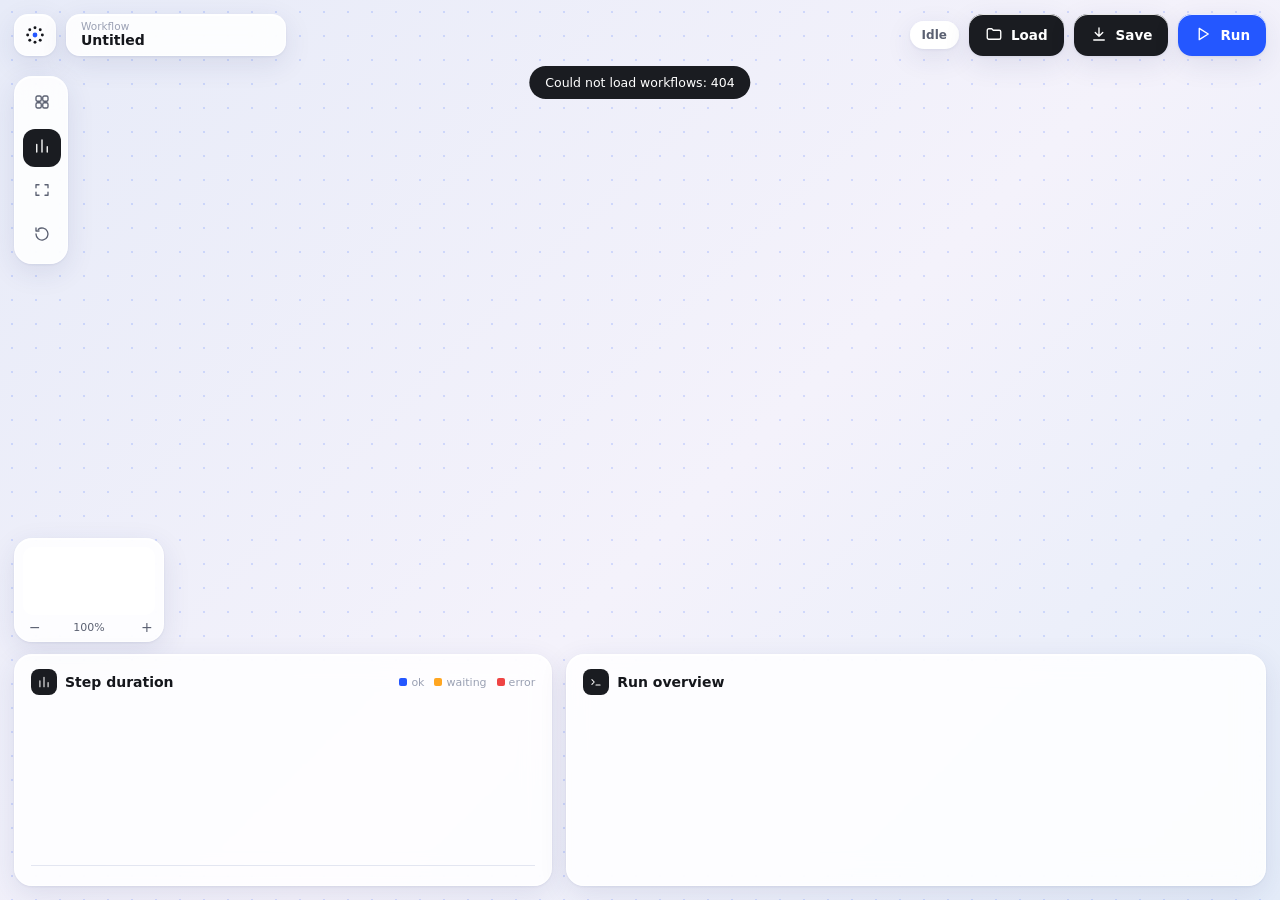
==== web/index.html @ ecc6f06d "Add Outpulse Flow: workflow engine, canvas UI, demo Niro workflow Co-Authored-By: Claude Sonnet 5.5 " ====
<!doctype html>
<html lang="en">
<head>
<meta charset="utf-8">
<meta name="viewport" content="width=device-width, initial-scale=1, maximum-scale=1">
<title>Outpulse Flow · playground</title>
<link rel="stylesheet" href="/web/style.css">
</head>
<body>
<div id="canvas"><div id="world"><svg id="edges"></svg><div id="nodes"></div></div></div>

<div id="top">
  <div class="glass pill brand" title="Outpulse Flow">
    <svg viewBox="0 0 24 24" fill="#15171c"><circle cx="12" cy="4" r="1.6"/><circle cx="12" cy="20" r="1.6"/><circle cx="4" cy="12" r="1.6"/><circle cx="20" cy="12" r="1.6"/><circle cx="6.3" cy="6.3" r="1.6"/><circle cx="17.7" cy="17.7" r="1.6"/><circle cx="6.3" cy="17.7" r="1.6"/><circle cx="17.7" cy="6.3" r="1.6"/><circle cx="12" cy="12" r="2.6" fill="#2457ff"/></svg>
  </div>
  <div class="glass pill wfname"><small>Workflow</small><input id="wfname" value="Untitled" spellcheck="false"></div>
  <div class="spacer"></div>
  <div id="status" class="status">Idle</div>
  <button class="btn dark" id="loadBtn"><span data-i="folder"></span>Load</button>
  <button class="btn dark" id="saveBtn"><span data-i="download"></span>Save</button>
  <button class="btn blue" id="runBtn"><span data-i="play"></span>Run</button>
</div>

<div id="rail" class="glass">
  <button class="on" data-panel="palette" title="Nodes"><span data-i="grid"></span></button>
  <button class="on" data-panel="bottom" title="Run log"><span data-i="chart"></span></button>
  <button id="fitBtn" title="Fit to screen"><span data-i="fit"></span></button>
  <button id="clearBtn" title="Clear run"><span data-i="reset"></span></button>
</div>

<div id="palette" class="glass panel">
  <div class="search"><span data-i="search"></span><input id="q" placeholder="Quick search"></div>
  <div id="plist"></div>
</div>

<div id="inspector" class="glass panel hidden"></div>

<div id="mini" class="glass"><div class="map" id="map"></div>
  <div class="zoom"><button id="zout">−</button><span id="zpct">100%</span><button id="zin">+</button></div></div>

<div id="approval" class="glass hidden"><b>Approval needed</b><p id="apmsg"></p>
  <div class="row2"><button class="btn sm" id="rej" style="background:#2c2f37;color:#fff">Reject</button><button class="btn sm" id="app" style="background:var(--lime);color:var(--ink)">Approve</button></div></div>

<div id="bottom">
  <div class="glass card"><h4><span class="k" data-i="chart"></span>Step duration<span class="legend"><span><i style="background:var(--blue)"></i>ok</span><span><i style="background:var(--amber)"></i>waiting</span><span><i style="background:var(--red)"></i>error</span></span></h4>
    <div id="bars"></div><div id="bars-x"></div></div>
  <div class="glass card"><h4><span class="k" data-i="terminal"></span>Run overview</h4><div class="tbl" id="tbl"></div></div>
</div>

<div id="loadmenu" class="glass hidden"></div>
<div id="toast"></div>
<script type="module" src="/web/app.js"></script>
</body>
</html>
---- web/style.css ----
:root {
  --bg1: #e7ebf8; --bg2: #f4f2fb; --card: rgba(255,255,255,.86); --solid: #fff;
  --ink: #15171c; --ink2: #5b6172; --ink3: #9aa0b3; --line: #e3e6f1;
  --blue: #2457ff; --blue-soft: #e8eeff; --lime: #d8f24c; --pink: #ff5c8a; --amber: #ffa621; --green: #19b46b; --red: #ef4444; --violet: #7a5cff;
  --dark: #1a1c21;
  --r: 18px; --shadow: 0 1px 0 rgba(255,255,255,.9) inset, 0 8px 28px rgba(40,52,110,.10), 0 1px 3px rgba(40,52,110,.08);
  font-family: "Inter", "Outfit", ui-sans-serif, system-ui, -apple-system, "Segoe UI", sans-serif;
}
* { box-sizing: border-box; }
html, body { margin: 0; height: 100%; overflow: hidden; color: var(--ink); background: linear-gradient(135deg, var(--bg1), var(--bg2) 55%, #e4ecf9); }
button, input, select, textarea { font: inherit; color: inherit; }
button { cursor: pointer; border: 0; background: none; }
svg.i { width: 18px; height: 18px; stroke: currentColor; fill: none; stroke-width: 1.8; stroke-linecap: round; stroke-linejoin: round; flex: none; }

/* canvas */
#canvas { position: absolute; inset: 0; touch-action: none; cursor: grab; background-image: radial-gradient(circle, rgba(36,87,255,.16) 1.2px, transparent 1.3px); background-size: 24px 24px; }
#canvas.panning { cursor: grabbing; }
#world { position: absolute; left: 0; top: 0; transform-origin: 0 0; }
#edges { position: absolute; left: 0; top: 0; width: 1px; height: 1px; overflow: visible; pointer-events: none; }
#edges path.hit { pointer-events: stroke; stroke: transparent; stroke-width: 16; fill: none; cursor: pointer; }
#edges path.line { fill: none; stroke: #b4bad0; stroke-width: 2; transition: stroke .2s; }
#edges path.line.sel { stroke: var(--ink); }
#edges path.line.on { stroke: var(--blue); stroke-dasharray: 6 5; animation: flow 1s linear infinite; }
#edges path.line.on.alt { stroke: var(--pink); }
@keyframes flow { to { stroke-dashoffset: -22; } }
#edges .chip rect { fill: #fff; stroke: var(--line); }
#edges .chip text { font-size: 11px; fill: var(--ink2); font-weight: 600; }

/* nodes */
.node { position: absolute; width: 236px; height: 82px; background: var(--solid); border-radius: var(--r); box-shadow: var(--shadow); padding: 12px 14px; display: flex; gap: 11px; align-items: center; user-select: none; touch-action: none; cursor: grab; border: 1.5px solid transparent; transition: border-color .15s, box-shadow .15s; }
.node:hover { box-shadow: 0 10px 30px rgba(36,87,255,.16); }
.node.sel { border-color: var(--blue); }
.node.running { border-color: var(--blue); animation: pulse 1.1s ease-in-out infinite; }
.node.waiting { border-color: var(--amber); animation: pulse 1.1s ease-in-out infinite; }
.node.error { border-color: var(--red); }
@keyframes pulse { 50% { box-shadow: 0 0 0 7px rgba(36,87,255,.12); } }
.badge { width: 40px; height: 40px; border-radius: 13px; display: grid; place-items: center; color: #fff; flex: none; background: var(--blue); }
.badge.dark { background: var(--dark); } .badge.lime { background: var(--lime); color: var(--ink); } .badge.pink { background: var(--pink); } .badge.violet { background: var(--violet); }
.ntext { min-width: 0; flex: 1; }
.ntitle { font-weight: 650; font-size: 14px; white-space: nowrap; overflow: hidden; text-overflow: ellipsis; }
.nsub { font-size: 11.5px; color: var(--ink3); margin-top: 3px; white-space: nowrap; overflow: hidden; text-overflow: ellipsis; }
.dot { position: absolute; top: 10px; right: 12px; width: 8px; height: 8px; border-radius: 50%; background: transparent; }
.dot.ok { background: var(--green); } .dot.error { background: var(--red); } .dot.running, .dot.waiting { background: var(--amber); }
.port { position: absolute; width: 14px; height: 14px; border-radius: 50%; background: #fff; border: 2px solid #aab2cc; z-index: 3; transform: translate(-50%, -50%); }
.port:hover, .port.hot { border-color: var(--blue); background: var(--blue-soft); transform: translate(-50%, -50%) scale(1.25); }
.port.out { cursor: crosshair; }
.plabel { position: absolute; transform: translate(10px, -50%); font-size: 10px; font-weight: 700; padding: 2px 7px; border-radius: 99px; background: var(--blue-soft); color: var(--blue); pointer-events: none; }
.plabel.alt { background: #ffe5ed; color: #d42b5b; }

/* floating chrome */
.glass { background: var(--card); backdrop-filter: blur(14px); -webkit-backdrop-filter: blur(14px); border-radius: var(--r); box-shadow: var(--shadow); border: 1px solid rgba(255,255,255,.7); }
#top { position: absolute; top: 14px; left: 14px; right: 14px; display: flex; gap: 10px; align-items: center; z-index: 10; }
.pill { height: 42px; padding: 0 14px; display: flex; align-items: center; gap: 10px; border-radius: 14px; }
.brand { width: 42px; padding: 0; justify-content: center; }
.brand svg { width: 22px; height: 22px; }
.wfname { flex-direction: column; align-items: flex-start; justify-content: center; gap: 1px; min-width: 150px; }
.wfname small { font-size: 10.5px; color: var(--ink3); line-height: 1; }
.wfname input { border: 0; background: none; font-weight: 650; font-size: 14px; width: 190px; padding: 0; outline: none; line-height: 1.2; }
.spacer { flex: 1; }
.btn { height: 42px; padding: 0 16px; border-radius: 14px; display: flex; align-items: center; gap: 8px; font-weight: 600; font-size: 13.5px; background: var(--solid); box-shadow: var(--shadow); }
.btn.dark { background: var(--dark); color: #fff; } .btn.blue { background: var(--blue); color: #fff; } .btn:disabled { opacity: .5; cursor: default; }
.btn.sm { height: 34px; padding: 0 12px; border-radius: 11px; font-size: 12.5px; }
.status { font-size: 12px; font-weight: 600; padding: 7px 12px; border-radius: 99px; background: #fff; color: var(--ink2); box-shadow: var(--shadow); }
.status.ok { color: var(--green); } .status.failed { color: var(--red); } .status.running { color: var(--blue); } .status.waiting { color: #c77700; }

#rail { position: absolute; left: 14px; top: 76px; width: 54px; padding: 8px; display: flex; flex-direction: column; gap: 6px; z-index: 10; }
#rail button { width: 38px; height: 38px; border-radius: 12px; display: grid; place-items: center; color: var(--ink2); }
#rail button:hover { background: #eef1fb; }
#rail button.on { background: var(--dark); color: #fff; }

.panel { position: absolute; z-index: 9; padding: 14px; }
#palette { left: 80px; top: 76px; width: 258px; max-height: calc(100vh - 372px); overflow: auto; }
#palette.hidden, #inspector.hidden, #bottom.hidden { display: none; }
.search { display: flex; align-items: center; gap: 8px; background: #fff; border-radius: 12px; padding: 0 12px; height: 38px; margin-bottom: 10px; box-shadow: 0 0 0 1px var(--line) inset; color: var(--ink3); }
.search input { border: 0; outline: 0; background: none; flex: 1; font-size: 13px; color: var(--ink); min-width: 0; }
.group { font-size: 10.5px; letter-spacing: .08em; text-transform: uppercase; color: var(--ink3); margin: 12px 4px 6px; font-weight: 700; }
.item { display: flex; gap: 10px; align-items: center; width: 100%; text-align: left; padding: 7px; border-radius: 12px; }
.item:hover { background: #eef1fb; }
.item .badge { width: 32px; height: 32px; border-radius: 10px; }
.item b { font-size: 13px; font-weight: 600; display: block; } .item span { font-size: 11px; color: var(--ink3); display: block; line-height: 1.25; }

#inspector { right: 14px; top: 76px; width: 300px; max-height: calc(100vh - 330px); overflow: auto; }
#inspector h3 { margin: 0 0 2px; font-size: 15px; } #inspector .sub { color: var(--ink3); font-size: 12px; margin-bottom: 12px; }
.field { margin-bottom: 11px; } .field label { display: block; font-size: 11.5px; color: var(--ink2); font-weight: 600; margin-bottom: 5px; }
.field input, .field select, .field textarea { width: 100%; border: 0; background: #fff; box-shadow: 0 0 0 1px var(--line) inset; border-radius: 11px; padding: 9px 11px; font-size: 13px; outline: none; }
.field textarea { min-height: 78px; resize: vertical; font-family: ui-monospace, "SF Mono", Menlo, monospace; font-size: 12px; }
.field input:focus, .field select:focus, .field textarea:focus { box-shadow: 0 0 0 2px var(--blue) inset; }
.hint { font-size: 11px; color: var(--ink3); margin: -4px 0 10px; }
pre.out { margin: 0; background: #12141a; color: #d6dcf5; padding: 11px; border-radius: 12px; font-size: 11.5px; overflow: auto; max-height: 160px; white-space: pre-wrap; word-break: break-word; }
.row2 { display: flex; gap: 8px; margin-top: 12px; }

#mini { position: absolute; left: 14px; bottom: 258px; width: 150px; height: 104px; padding: 8px; z-index: 9; }
#mini .map { position: absolute; inset: 8px 8px 26px 8px; background: #fff; border-radius: 10px; overflow: hidden; }
#mini .map i { position: absolute; background: var(--blue); opacity: .55; border-radius: 2px; }
#mini .zoom { position: absolute; left: 8px; right: 8px; bottom: 4px; display: flex; justify-content: space-between; align-items: center; font-size: 11px; color: var(--ink2); }
#mini .zoom button { width: 20px; height: 20px; border-radius: 6px; font-size: 14px; line-height: 1; }
#mini .zoom button:hover { background: #eef1fb; }

#bottom { position: absolute; left: 14px; right: 14px; bottom: 14px; height: 232px; display: grid; grid-template-columns: minmax(280px, 1fr) minmax(320px, 1.3fr); gap: 14px; z-index: 9; }
#bottom .card { padding: 14px 16px; overflow: hidden; display: flex; flex-direction: column; }
#bottom h4 { margin: 0 0 10px; font-size: 14px; display: flex; align-items: center; gap: 8px; }
#bottom h4 .k { width: 26px; height: 26px; border-radius: 8px; background: var(--dark); color: #fff; display: grid; place-items: center; } #bottom h4 .k svg { width: 14px; height: 14px; }
.legend { margin-left: auto; font-size: 11px; color: var(--ink3); font-weight: 500; display: flex; gap: 10px; }
.legend i { display: inline-block; width: 8px; height: 8px; border-radius: 2px; margin-right: 4px; }
#bars { flex: 1; display: flex; align-items: flex-end; gap: 12px; padding: 0 4px; border-bottom: 1px solid var(--line); min-height: 0; }
#bars .col { flex: 1; display: flex; flex-direction: column; align-items: center; justify-content: flex-end; height: 100%; min-width: 0; }
#bars .bar { width: 100%; max-width: 30px; border-radius: 7px 7px 3px 3px; background: var(--blue); min-height: 6px; position: relative; transition: height .3s; }
#bars .bar.error { background: var(--red); } #bars .bar.waiting { background: var(--amber); }
#bars .bar span { position: absolute; top: -17px; left: 50%; transform: translateX(-50%); font-size: 10px; color: var(--ink2); white-space: nowrap; font-weight: 600; }
#bars-x { display: flex; gap: 12px; padding: 5px 4px 0; } #bars-x div { flex: 1; font-size: 10px; color: var(--ink3); text-align: center; white-space: nowrap; overflow: hidden; text-overflow: ellipsis; }
.empty { color: var(--ink3); font-size: 12.5px; margin: auto; text-align: center; }
table { width: 100%; border-collapse: collapse; font-size: 12.5px; }
.tbl { overflow: auto; flex: 1; }
th { text-align: left; font-size: 11px; color: var(--ink3); font-weight: 600; padding: 4px 6px 8px; position: sticky; top: 0; background: #fbfbfe; }
td { padding: 8px 6px; border-top: 1px solid var(--line); } tr.r { cursor: pointer; } tr.r:hover td { background: #f3f5fd; }
.tag { padding: 3px 9px; border-radius: 99px; font-size: 11px; font-weight: 700; }
.tag.ok { background: #dcf7ea; color: #0f8a50; } .tag.error { background: #ffe0e0; color: #c62828; } .tag.running { background: var(--blue-soft); color: var(--blue); } .tag.waiting { background: #fff0d6; color: #b46a00; }

#approval { position: absolute; left: 50%; top: 70px; transform: translateX(-50%); z-index: 20; padding: 14px 16px; width: min(420px, calc(100vw - 28px)); background: var(--dark); color: #fff; }
#approval.hidden { display: none; }
#approval p { margin: 0 0 12px; font-size: 13px; white-space: pre-wrap; color: #dfe3f5; }
#approval b { font-size: 12px; color: var(--lime); letter-spacing: .06em; text-transform: uppercase; display: block; margin-bottom: 6px; }
#approval .row2 { margin: 0; justify-content: flex-end; }
#approval .btn { box-shadow: none; }

#loadmenu { position: absolute; top: 62px; right: 124px; z-index: 30; padding: 8px; width: 250px; }
#loadmenu.hidden { display: none; }
#loadmenu button { display: block; width: 100%; text-align: left; padding: 9px 11px; border-radius: 10px; font-size: 13px; } #loadmenu button:hover { background: #eef1fb; }
#toast { position: absolute; top: 66px; left: 50%; transform: translateX(-50%); background: var(--dark); color: #fff; padding: 9px 16px; border-radius: 99px; font-size: 12.5px; z-index: 40; opacity: 0; transition: opacity .2s; pointer-events: none; }
#toast.show { opacity: 1; }

@media (max-width: 900px) {
  #palette { width: calc(100vw - 94px); max-height: 50vh; }
  #inspector { left: 14px; right: 14px; width: auto; top: auto; bottom: 14px; max-height: 45vh; z-index: 12; }
  #bottom { grid-template-columns: 1fr; height: 200px; } #bottom .card:first-child { display: none; }
  #mini, .wfname small, .status { display: none; }
  .wfname { min-width: 0; flex: 1; } .wfname input { width: 100%; }
}
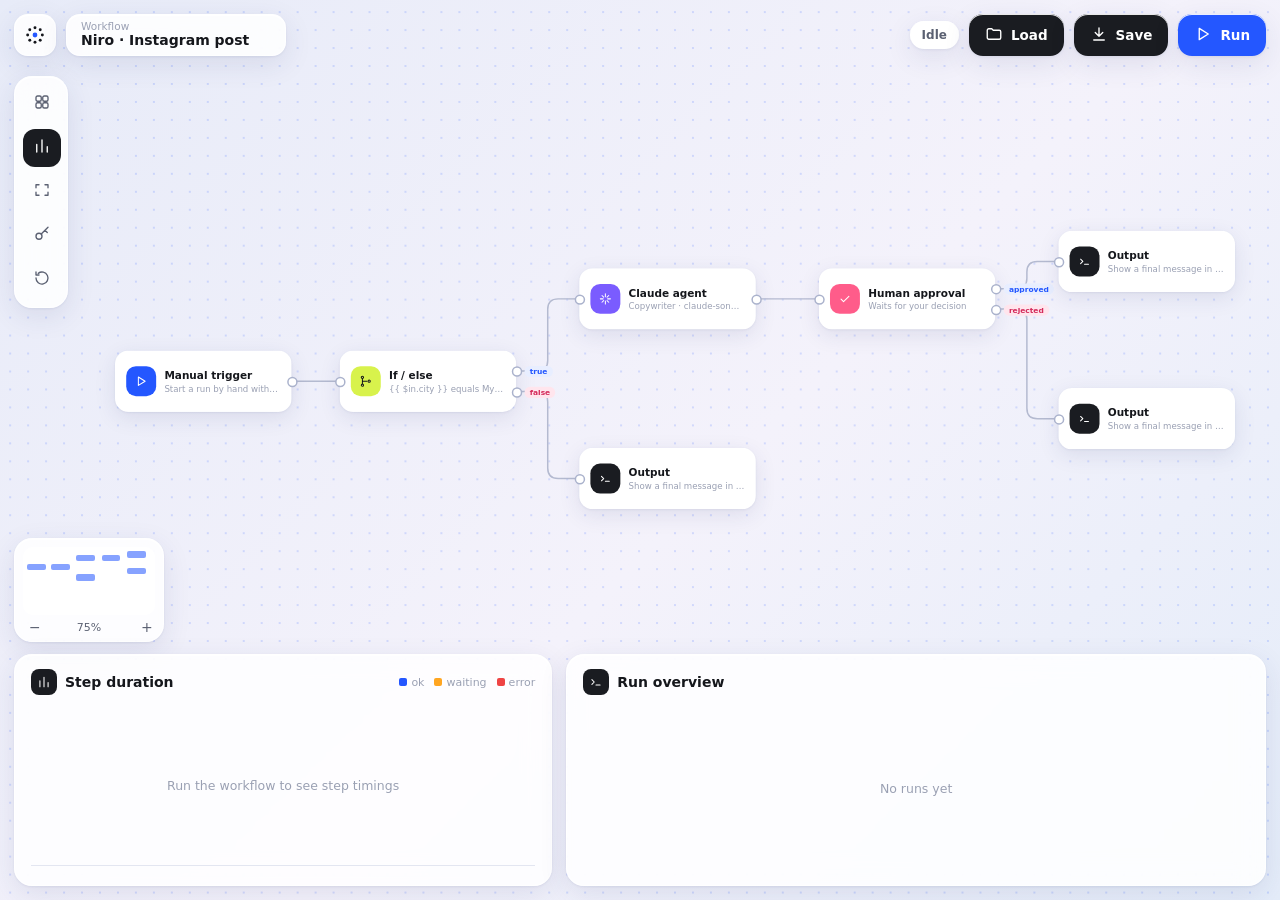
==== commit f55aa8e7: "Make front-end static: single-file index.html, in-browser engine, localStorage saves Co-Authored-By:" ====
--- a/web/index.html
+++ b/web/index.html
@@ -4,7 +4,7 @@
 <meta charset="utf-8">
 <meta name="viewport" content="width=device-width, initial-scale=1, maximum-scale=1">
 <title>Outpulse Flow · playground</title>
-<link rel="stylesheet" href="/web/style.css">
+<link rel="stylesheet" href="style.css">
 </head>
 <body>
 <div id="canvas"><div id="world"><svg id="edges"></svg><div id="nodes"></div></div></div>
@@ -25,6 +25,7 @@
   <button class="on" data-panel="palette" title="Nodes"><span data-i="grid"></span></button>
   <button class="on" data-panel="bottom" title="Run log"><span data-i="chart"></span></button>
   <button id="fitBtn" title="Fit to screen"><span data-i="fit"></span></button>
+  <button id="keyBtn" title="Claude API key"><span data-i="key"></span></button>
   <button id="clearBtn" title="Clear run"><span data-i="reset"></span></button>
 </div>
 
@@ -49,6 +50,6 @@
 
 <div id="loadmenu" class="glass hidden"></div>
 <div id="toast"></div>
-<script type="module" src="/web/app.js"></script>
+<script type="module" src="app.js"></script>
 </body>
 </html>
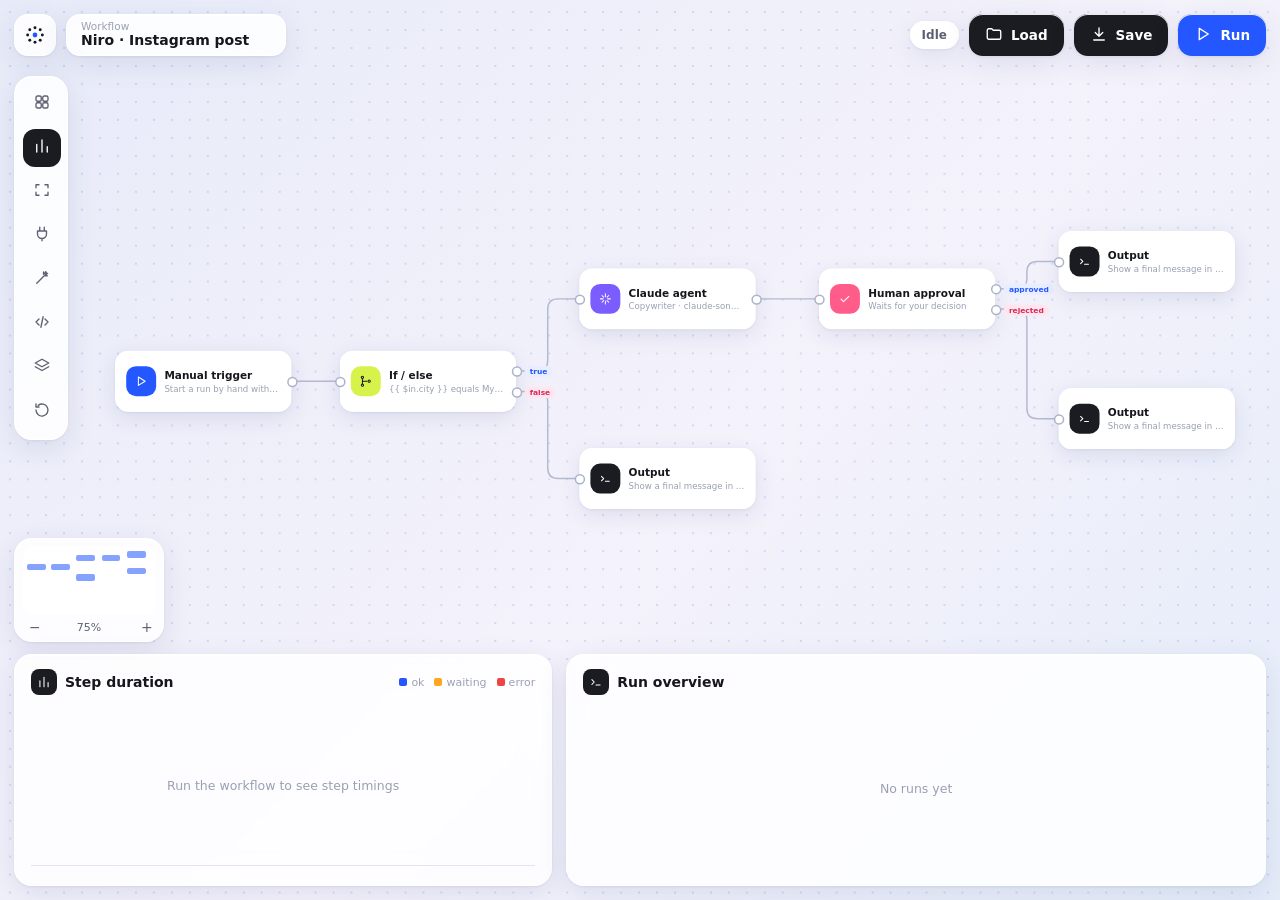
==== commit 025543cf: "Add connections, agent teams, code + custom nodes, AI workflow builder, tidy layout Co-Authored-By: " ====
--- a/web/index.html
+++ b/web/index.html
@@ -25,7 +25,10 @@
   <button class="on" data-panel="palette" title="Nodes"><span data-i="grid"></span></button>
   <button class="on" data-panel="bottom" title="Run log"><span data-i="chart"></span></button>
   <button id="fitBtn" title="Fit to screen"><span data-i="fit"></span></button>
-  <button id="keyBtn" title="Claude API key"><span data-i="key"></span></button>
+  <button id="connBtn" title="Connections"><span data-i="plug"></span></button>
+  <button id="aiBtn" title="Build with AI"><span data-i="wand"></span></button>
+  <button id="nodeBtn" title="Create your own node"><span data-i="code"></span></button>
+  <button id="tidyBtn" title="Tidy layout"><span data-i="layers"></span></button>
   <button id="clearBtn" title="Clear run"><span data-i="reset"></span></button>
 </div>
 
@@ -49,6 +52,7 @@
 </div>
 
 <div id="loadmenu" class="glass hidden"></div>
+<div id="modal" class="hidden"></div>
 <div id="toast"></div>
 <script type="module" src="app.js"></script>
 </body>
--- a/web/style.css
+++ b/web/style.css
@@ -136,3 +136,12 @@
   #mini, .wfname small, .status { display: none; }
   .wfname { min-width: 0; flex: 1; } .wfname input { width: 100%; }
 }
+
+#modal { position: absolute; inset: 0; z-index: 50; background: rgba(21,23,28,.28); display: grid; place-items: center; padding: 14px; }
+#modal.hidden { display: none; }
+.mcard { width: min(520px, 100%); max-height: calc(100vh - 28px); overflow: auto; padding: 18px; background: #fff; }
+.mhead { display: flex; align-items: center; justify-content: space-between; margin-bottom: 12px; font-size: 16px; }
+.mhead button { width: 32px; height: 32px; border-radius: 10px; display: grid; place-items: center; } .mhead button:hover { background: #eef1fb; }
+.clist { margin-bottom: 14px; } .crow { display: flex; align-items: center; justify-content: space-between; padding: 8px 0; border-top: 1px solid var(--line); }
+.crow b { font-size: 13px; display: block; } .crow span { font-size: 11.5px; color: var(--ink3); }
+#rail { padding-bottom: 8px; }
